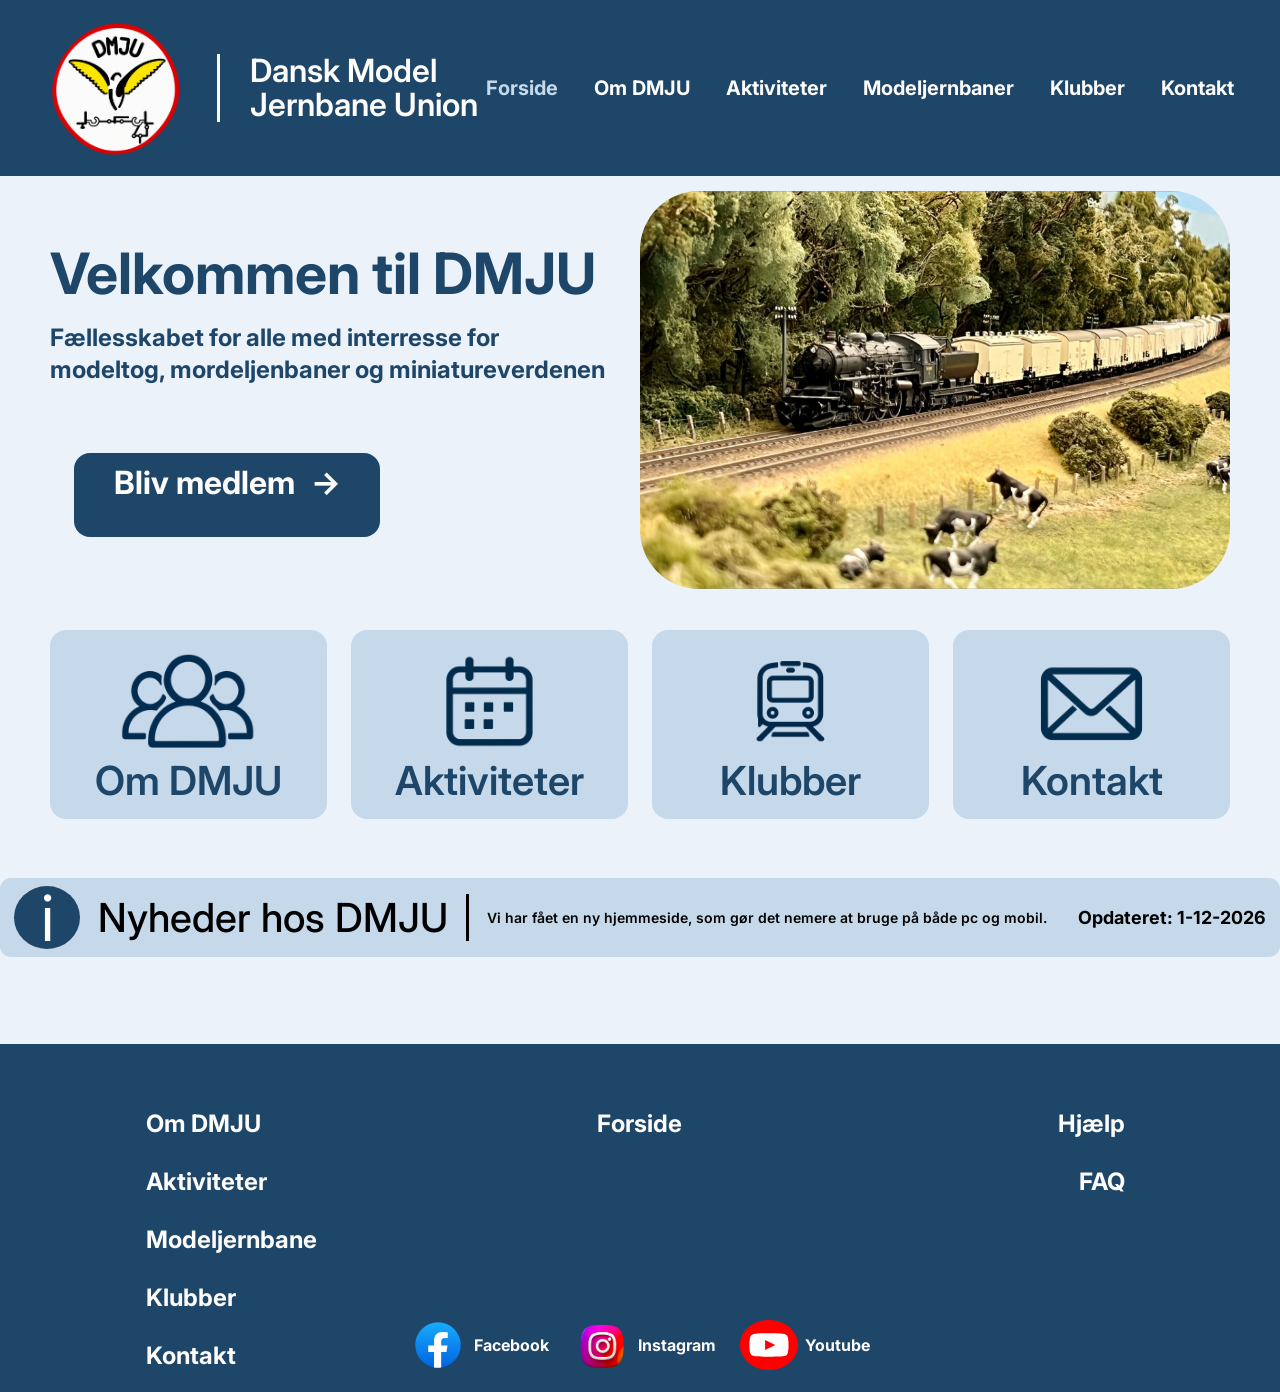
==== index.html @ 7f4cd3ee "første commit af hjemmeside" ====
<!doctype html>
<html lang="da">
<head>
  <meta charset="utf-8">
  <meta name="viewport" content="width=device-width, initial-scale=1">
  <title>DMJU – Dansk Model Jernbane Union</title>
  <link rel="preconnect" href="https://fonts.googleapis.com">
  <link rel="preconnect" href="https://fonts.gstatic.com" crossorigin>
  <link href="https://fonts.googleapis.com/css2?family=Inter:wght@400;600;700;800&display=swap" rel="stylesheet">
  <link href="https://cdn.jsdelivr.net/npm/bootstrap@5.3.3/dist/css/bootstrap.min.css" rel="stylesheet">
  <link rel="stylesheet" href="css/styles.css">
</head>
<body class="home-page">
  <div id="site-header"></div>
  <main>
    <section class="home-hero container-fluid">
      <div class="row align-items-center g-0">
        <div class="col-lg-6 home-hero-copy">
          <h1>Velkommen til DMJU</h1>
          <p>Fællesskabet for alle med interresse for<br>modeltog, mordeljenbaner og miniatureverdenen</p>
          <a class="btn btn-primary dmju-button" href="kontakt.html">Bliv medlem <span>→</span></a>
        </div>
        <div class="col-lg-6">
          <img class="home-hero-image img-fluid" src="images/figma/hero.png" alt="Modeljernbane">
        </div>
      </div>
    </section>
    <section class="container-fluid home-links" aria-label="Genveje">
      <div class="row g-4">
        <a class="col-12 col-md-6 col-lg-3" href="om-dmju.html"><span class="home-link-card"><img src="images/figma/people.png" alt=""><strong>Om DMJU</strong></span></a>
        <a class="col-12 col-md-6 col-lg-3" href="aktiviteter.html"><span class="home-link-card"><img src="images/figma/calendar.png" alt=""><strong>Aktiviteter</strong></span></a>
        <a class="col-12 col-md-6 col-lg-3" href="klubber.html"><span class="home-link-card"><img src="images/figma/train.png" alt=""><strong>Klubber</strong></span></a>
        <a class="col-12 col-md-6 col-lg-3" href="kontakt.html"><span class="home-link-card"><img src="images/figma/envelope.png" alt=""><strong>Kontakt</strong></span></a>
      </div>
    </section>
    <section class="container-fluid news-strip">
      <div class="news-icon">i</div>
      <h2>Nyheder hos DMJU</h2>
      <div class="news-divider"></div>
      <p>Vi har fået en ny hjemmeside, som gør det nemere at bruge på både pc og mobil.</p>
      <strong>Opdateret: 1-12-2026</strong>
    </section>
  </main>
  <div id="site-footer"></div>
  <script src="js/script.js"></script>
  <script src="https://cdn.jsdelivr.net/npm/bootstrap@5.3.3/dist/js/bootstrap.bundle.min.js"></script>
</body>
</html>
---- css/styles.css ----
:root {
  --dmju-navy: #1d4669;
  --dmju-ice: #ecf2fa;
  --dmju-card: #c6d9eb;
  --dmju-white: #fdfcfa;
  --bs-primary: #1d4669;
  --bs-primary-rgb: 29, 70, 105;
  --bs-body-bg: #ecf2fa;
  --bs-body-color: #1d4669;
}

* {
  box-sizing: border-box;
}

html,
body {
  margin: 0;
  min-width: 320px;
  background: var(--dmju-ice);
  color: var(--dmju-navy);
  font-family: Inter, Arial, sans-serif;
}

a {
  color: inherit;
  text-decoration: none;
}

.site-header {
  height: 176px;
  padding: 18px 45px;
  background: var(--dmju-navy);
  color: var(--dmju-white);
}

.site-header .navbar {
  height: 100%;
}

.site-header .navbar-brand {
  display: flex;
  align-items: center;
  gap: 26px;
  margin: 0;
  padding: 0;
  color: var(--dmju-white);
}

.site-header .brand img {
  width: 146px;
  height: 141px;
  object-fit: contain;
}

.site-header .brand span {
  border-left: 3px solid var(--dmju-white);
  padding-left: 30px;
  font-size: 32px;
  font-weight: 600;
  line-height: 1.05;
}

.site-header .navbar-nav {
  gap: 20px;
}

.site-header .nav-link {
  padding: 8px 10px;
  color: var(--dmju-white);
  font-size: 20px;
  font-weight: 700;
  white-space: nowrap;
}

.site-header .nav-link:hover,
.site-header .nav-link.active {
  color: var(--dmju-card);
}

.site-header .navbar-toggler {
  border-color: var(--dmju-white);
}

.site-header .navbar-toggler-icon {
  filter: brightness(0) invert(1);
}

/* Shared footer */

.site-footer {
  min-height: 348px;
  padding: 62px 10.5% 0;
  background: var(--dmju-navy);
  color: var(--dmju-white);
}

.footer-column {
  display: flex;
  flex-direction: column;
  gap: 22px;
  font-size: 24px;
  font-weight: 700;
}

.footer-center {
  align-items: center;
}

.footer-help {
  align-items: flex-end;
  padding-right: 2%;
}

.footer-social {
  display: flex;
  align-items: center;
  gap: 24px;
  margin-top: auto;
}

.footer-social a {
  display: flex;
  align-items: center;
  gap: 7px;
  font-size: 16px;
}

.footer-social img {
  width: 58px;
  height: 52px;
  object-fit: contain;
}

.footer-social a:nth-child(2) img {
  height: 58px;
}

/* Forside */

.home-hero {
  min-height: 454px;
  padding: 15px 50px 0;
}

.home-hero-copy h1 {
  margin: 0 0 16px;
  font-size: 57px;
  font-weight: 700;
  line-height: 1.1;
}

.home-hero-copy p {
  margin: 0;
  font-size: 24px;
  font-weight: 700;
  line-height: 1.35;
}

.dmju-button {
  width: 306px;
  height: 84px;
  margin: 66px 0 0 24px;
  border: 0;
  border-radius: 16px;
  background: var(--dmju-navy);
  color: var(--dmju-white);
  font-size: 32px;
  font-weight: 700;
}

.dmju-button:hover {
  background: #163956;
  color: var(--dmju-white);
}

.dmju-button span {
  margin-left: 9px;
}

.home-hero-image {
  width: 100%;
  height: 398px;
  border-radius: 59px;
  object-fit: cover;
}

.home-links {
  padding: 0 50px;
}

.home-links > .row > a {
  display: block;
}

.home-link-card {
  display: flex;
  min-height: 189px;
  flex-direction: column;
  align-items: center;
  justify-content: space-between;
  padding: 12px 18px 18px;
  border-radius: 16px;
  background: var(--dmju-card);
}

.home-link-card img {
  width: 72%;
  height: 116px;
  object-fit: contain;
}

.home-link-card strong {
  font-size: 40px;
  font-weight: 600;
  line-height: 1;
}

.news-strip {
  display: flex;
  align-items: center;
  min-height: 79px;
  margin-top: 59px;
  margin-bottom: 87px;
  padding: 0 14px;
  gap: 18px;
  border-radius: 11px;
  background: var(--dmju-card);
}

.news-icon {
  display: grid;
  width: 66px;
  height: 63px;
  flex: 0 0 auto;
  place-items: center;
  border-radius: 50%;
  background: var(--dmju-navy);
  color: var(--dmju-white);
  font-size: 64px;
  line-height: 1;
}

.news-strip h2 {
  margin: 0;
  color: #000;
  font-size: 40px;
  white-space: nowrap;
}

.news-divider {
  height: 47px;
  border-left: 3px solid #000;
}

.news-strip p {
  margin: 0;
  color: #000;
  font-size: 14px;
  font-weight: 600;
  white-space: nowrap;
}

.news-strip strong {
  margin-left: auto;
  color: #000;
  font-size: 18px;
  white-space: nowrap;
}

/* Om DMJU */

.about-page {
  min-height: 2027px;
}

.about-hero {
  position: relative;
  height: 470px;
  overflow: hidden;
}

.about-hero > img {
  position: absolute;
  top: 0;
  left: 0;
  width: 100%;
  height: 410px;
  object-fit: cover;
}

.about-hero-overlay {
  position: absolute;
  inset: 0 0 60px;
  background: linear-gradient(
    90deg,
    var(--dmju-ice) 0%,
    rgba(236, 242, 250, 0.84) 37%,
    rgba(236, 242, 250, 0) 72%
  );
}

.about-heading {
  position: relative;
  padding-top: 77px;
}

.about-heading h1 {
  margin: 0 0 24px;
  font-size: 57px;
  font-weight: 700;
}

.about-heading p {
  margin: 0;
  font-size: 36px;
  font-weight: 700;
  line-height: 1.25;
}

.about-content {
  min-height: 1033px;
  padding: 0 78px;
}

.about-copy {
  min-height: 907px;
  padding: 35px 19px;
  border-radius: 30px;
  background: var(--dmju-card);
  font-size: 36px;
  font-weight: 700;
  line-height: 1.45;
}

.about-copy p {
  margin-bottom: 28px;
}

.about-copy a {
  text-decoration: underline;
}

.about-media {
  padding-left: 0;
}

.about-photo {
  display: block;
  width: 100%;
  height: 454px;
  border-radius: 30px;
  object-fit: cover;
}

.about-secondary {
  height: 347px;
  margin-top: 51px;
}

/* Aktiviteter */

.activities-hero {
  position: relative;
  height: 516px;
  overflow: hidden;
}

.activities-hero > img {
  width: 100%;
  height: 100%;
  object-fit: cover;
}

.activities-hero-overlay {
  position: absolute;
  inset: 0;
  background: linear-gradient(
    90deg,
    var(--dmju-ice) 0%,
    rgba(236, 242, 250, 0.85) 40%,
    rgba(236, 242, 250, 0) 75%
  );
}

.activities-heading {
  position: absolute;
  top: 52px;
  left: 0;
  padding-left: 42px;
}

.activities-heading h1 {
  margin: 0 0 18px;
  font-size: 57px;
}

.activities-heading p {
  margin: 0;
  font-size: 32px;
  font-weight: 700;
  line-height: 1.2;
}

.activity-links {
  padding: 18px 42px 0;
}

.activity-tile {
  position: relative;
  display: block;
  height: 357px;
  overflow: hidden;
  border-radius: 15px;
}

.activity-tile img {
  width: 100%;
  height: 100%;
  object-fit: cover;
}

.activity-tile strong {
  position: absolute;
  bottom: 30px;
  left: 0;
  width: 100%;
  color: var(--dmju-white);
  font-size: 32px;
  text-align: center;
  text-shadow: 0 2px 4px rgba(0, 0, 0, 0.25);
}

.upcoming-section {
  padding: 42px 29px 61px;
}

.upcoming-section h2 {
  margin: 0 0 17px;
  font-size: 57px;
}

.upcoming-table {
  min-height: 195px;
  align-items: center;
  padding: 25px 25px;
  border-radius: 15px;
  background: var(--dmju-card);
  font-size: 30px;
  line-height: 1.2;
}

/* Modeljernbaner */

.model-main {
  padding: 32px 60px 60px;
}

.model-intro {
  min-height: 220px;
}

.model-intro h1 {
  margin: 0 0 13px;
  font-size: 57px;
}

.model-intro p {
  margin: 0;
  font-size: 32px;
  font-weight: 700;
  line-height: 1.15;
}

.model-hero-image {
  width: 100%;
  height: 242px;
  border-radius: 16px;
  object-fit: cover;
}

.model-cards {
  margin-top: 30px;
}

.model-card {
  display: flex;
  min-height: 312px;
  flex-direction: column;
  padding: 22px 30px 14px;
  border-radius: 15px;
  background: var(--dmju-card);
}

.model-card h2 {
  margin: 0 0 18px;
  font-size: 29px;
  line-height: 1.1;
}

.model-card p {
  margin: 0;
  font-size: 18px;
  font-weight: 700;
  line-height: 1.25;
}

.model-card a {
  align-self: flex-start;
  margin-top: auto;
  padding: 9px 17px;
  border-radius: 12px;
  background: var(--dmju-navy);
  color: var(--dmju-white);
  font-weight: 700;
}

.model-wide-image {
  width: 100%;
  height: 327px;
  margin-top: 36px;
  border-radius: 16px;
  object-fit: cover;
}

.model-popular {
  padding-top: 27px;
}

.model-popular h2 {
  margin: 0 0 12px;
  font-size: 36px;
}

.model-popular a span {
  display: flex;
  justify-content: space-between;
  padding: 17px;
  border-radius: 13px;
  background: var(--dmju-card);
  font-weight: 700;
}

.model-popular b {
  font-size: 25px;
  font-weight: 400;
}

/* Klubber */

.clubs-hero {
  position: relative;
  height: 276px;
  overflow: hidden;
}

.clubs-hero img {
  width: 100%;
  height: 100%;
  object-fit: cover;
}

.clubs-hero-overlay {
  position: absolute;
  inset: 0;
  background: linear-gradient(
    90deg,
    var(--dmju-ice) 0%,
    rgba(236, 242, 250, 0.78) 41%,
    rgba(236, 242, 250, 0) 72%
  );
}

.clubs-heading {
  position: absolute;
  top: 18px;
  left: 0;
  padding-left: 19px;
}

.clubs-heading h1 {
  margin: 0 0 8px;
  font-size: 36px;
  line-height: 1.1;
}

.clubs-heading p {
  margin: 0;
  font-size: 24px;
  font-weight: 700;
  line-height: 1.1;
}

.clubs-content {
  padding: 19px 24px 44px;
}

.club-filters {
  margin-bottom: 22px;
}

.club-filters .input-group {
  max-width: 270px;
}

.club-filters .input-group-text,
.club-filters .form-control {
  height: 43px;
  border: 0;
  background: var(--dmju-white);
}

.region-pills .form-select {
  width: 100%;
  border: 0;
  border-radius: 30px;
  background: var(--dmju-card);
  color: var(--dmju-navy);
  text-align: center;
  font-weight: 700;
}

.region-pills .btn {
  border: 0;
  border-radius: 30px;
  background: var(--dmju-card);
  color: var(--dmju-navy);
  font-weight: 700;
}

.region-pills .btn.active,
.region-pills .btn:hover {
  background: var(--dmju-navy);
  color: var(--dmju-white);
}

.club-region > h2 {
  margin: 3px 0 8px;
  font-size: 30px;
  text-align: center;
}

.club-item {
  margin-bottom: 12px;
}

.club-card {
  overflow: hidden;
  border: 0;
  border-radius: 9px;
  background: transparent;
  color: var(--dmju-navy);
}

.club-card img {
  width: 100%;
  height: 115px;
  object-fit: cover;
}

.club-card .card-title {
  margin: 0;
  padding: 5px 4px;
  border-radius: 0 0 3px 3px;
  background: var(--dmju-card);
  font-size: 17px;
  font-weight: 700;
  line-height: 1.05;
  text-align: center;
}

/* Kontakt */

.contact-main {
  position: relative;
}

.contact-hero {
  position: relative;
  height: 370px;
  overflow: hidden;
}

.contact-hero img {
  position: absolute;
  top: 18px;
  right: 4%;
  width: 49%;
  height: 350px;
  border-radius: 45px;
  object-fit: cover;
}

.contact-hero-overlay {
  position: absolute;
  inset: 0;
  background: linear-gradient(
    90deg,
    var(--dmju-ice) 0%,
    rgba(236, 242, 250, 0.85) 47%,
    rgba(236, 242, 250, 0) 71%
  );
}

.contact-heading {
  position: relative;
  padding-top: 57px;
  padding-left: 45px;
}

.contact-heading h1 {
  margin: 0 0 12px;
  font-size: 57px;
}

.contact-heading p {
  margin: 0;
  font-size: 24px;
  font-weight: 700;
  line-height: 1.15;
}

.contact-content {
  margin-top: -96px;
  padding-bottom: 52px;
}

.contact-sidebar {
  padding-top: 106px;
}

.contact-box {
  margin-bottom: 38px;
  padding: 12px 40px 18px;
  background: var(--dmju-white);
  color: var(--dmju-navy);
  text-align: center;
}

.contact-box h2 {
  margin: 0 0 12px;
  font-size: 24px;
}

.contact-box p {
  margin: 0 0 25px;
  font-size: 18px;
  font-weight: 700;
  line-height: 1.6;
}

.contact-box.hours p {
  font-size: 16px;
  line-height: 1.15;
}

.contact-box.follow {
  padding-bottom: 26px;
}

.contact-box.follow h2 {
  text-align: left;
}

.contact-box.follow .footer-social {
  margin-top: 0;
  justify-content: space-between;
}

.contact-box.follow .footer-social a {
  color: var(--dmju-navy);
  font-weight: 700;
}

.contact-form {
  position: relative;
  z-index: 2;
  min-height: 680px;
  border: 0;
  border-radius: 36px;
  background: var(--dmju-white);
}

.contact-form h2 {
  margin-bottom: 17px;
  font-size: 36px;
}

.contact-form label {
  display: block;
  margin-bottom: 12px;
  font-size: 18px;
  font-weight: 700;
}

.contact-form input,
.contact-form textarea {
  margin-top: 6px;
  margin-bottom: 10px;
  border: 0;
  border-radius: 4px;
  background: var(--dmju-card);
}

.contact-form textarea {
  min-height: 210px;
}

.contact-form button {
  margin-top: 25px;
  padding: 8px;
  border: 0;
  background: var(--dmju-navy);
  font-size: 22px;
  font-weight: 700;
}

.form-status {
  margin-top: 12px;
  font-weight: 700;
}

/* Responsive adjustments */

@media (max-width: 1100px) {
  .site-header .navbar-nav {
    gap: 3px;
  }

  .site-header .nav-link {
    padding-inline: 5px;
    font-size: 16px;
  }

  .site-header .brand span {
    font-size: 25px;
  }

  .home-link-card strong {
    font-size: 30px;
  }

  .news-strip p {
    white-space: normal;
  }
}

@media (max-width: 991.98px) {
  .site-header {
    height: auto;
    min-height: 110px;
    padding: 12px 20px;
  }

  .site-header .navbar-collapse {
    padding-top: 18px;
  }

  .site-header .nav-link {
    padding-left: 0;
  }

  .about-content {
    padding: 0 32px 50px;
  }

  .about-copy {
    min-height: auto;
    font-size: 24px;
  }

  .about-photo {
    height: 360px;
  }

  .about-secondary {
    height: 260px;
  }

  .contact-content {
    margin-top: 0;
  }

  .contact-sidebar {
    padding-top: 0;
  }
}

@media (max-width: 767.98px) {
  .site-header .brand img {
    width: 78px;
    height: 78px;
  }

  .site-header .brand span {
    padding-left: 12px;
    font-size: 18px;
  }

  .home-hero {
    padding: 30px 22px;
  }

  .home-hero-copy h1,
  .about-heading h1,
  .activities-heading h1,
  .model-intro h1,
  .contact-heading h1 {
    font-size: 38px;
  }

  .home-hero-copy p,
  .contact-heading p {
    font-size: 19px;
  }

  .dmju-button {
    width: 245px;
    height: 66px;
    margin: 30px 0 30px;
    font-size: 24px;
  }

  .home-hero-image {
    height: 250px;
    border-radius: 28px;
  }

  .home-links {
    padding: 0 22px;
  }

  .home-link-card {
    min-height: 150px;
  }

  .home-link-card strong {
    font-size: 24px;
  }

  .home-link-card img {
    height: 92px;
  }

  .news-strip {
    flex-wrap: wrap;
    margin: 32px 22px 52px;
    padding: 12px;
  }

  .news-strip h2 {
    font-size: 22px;
  }

  .news-strip p {
    width: 100%;
  }

  .news-strip strong {
    margin-left: 0;
    font-size: 12px;
  }

  .about-page {
    min-height: 0;
  }

  .about-hero {
    height: 330px;
  }

  .about-hero > img {
    height: 330px;
  }

  .about-heading {
    padding-top: 48px;
  }

  .about-heading p {
    font-size: 24px;
  }

  .about-content {
    padding: 0 22px 50px;
  }

  .about-copy {
    padding: 24px;
    font-size: 20px;
  }

  .about-photo {
    height: 260px;
  }

  .activities-hero {
    height: 400px;
  }

  .activities-heading {
    top: 35px;
    padding-left: 22px;
  }

  .activities-heading p {
    font-size: 22px;
  }

  .activity-links {
    padding: 18px 22px 0;
  }

  .activity-tile {
    height: 220px;
  }

  .upcoming-section {
    padding: 32px 22px 50px;
  }

  .upcoming-section h2 {
    font-size: 38px;
  }

  .upcoming-table {
    font-size: 20px;
  }

  .model-main {
    padding: 30px 22px 50px;
  }

  .model-intro p {
    margin-bottom: 24px;
    font-size: 22px;
  }

  .model-hero-image {
    height: 210px;
  }

  .model-card {
    min-height: 260px;
  }

  .model-wide-image {
    height: 240px;
  }

  .clubs-hero {
    height: 240px;
  }

  .clubs-heading {
    padding-left: 20px;
  }

  .clubs-heading h1 {
    font-size: 28px;
  }

  .clubs-heading p {
    font-size: 18px;
  }

  .clubs-content {
    padding-inline: 22px;
  }

  .contact-hero {
    height: 470px;
  }

  .contact-hero img {
    top: 170px;
    right: 5%;
    width: 90%;
    height: 260px;
  }

  .contact-heading {
    padding: 42px 22px 0;
  }

  .contact-heading p {
    font-size: 18px;
  }

  .contact-content {
    padding-inline: 22px;
  }

  .contact-form h2 {
    font-size: 28px;
  }

  .site-footer {
    min-height: 0;
    padding: 38px 28px;
  }

  .footer-column {
    align-items: flex-start;
    margin-bottom: 32px;
    font-size: 20px;
  }

  .footer-center {
    align-items: flex-start;
  }

  .footer-help {
    align-items: flex-start;
    padding-right: 0;
  }

  .footer-social {
    margin-top: 24px;
  }
}
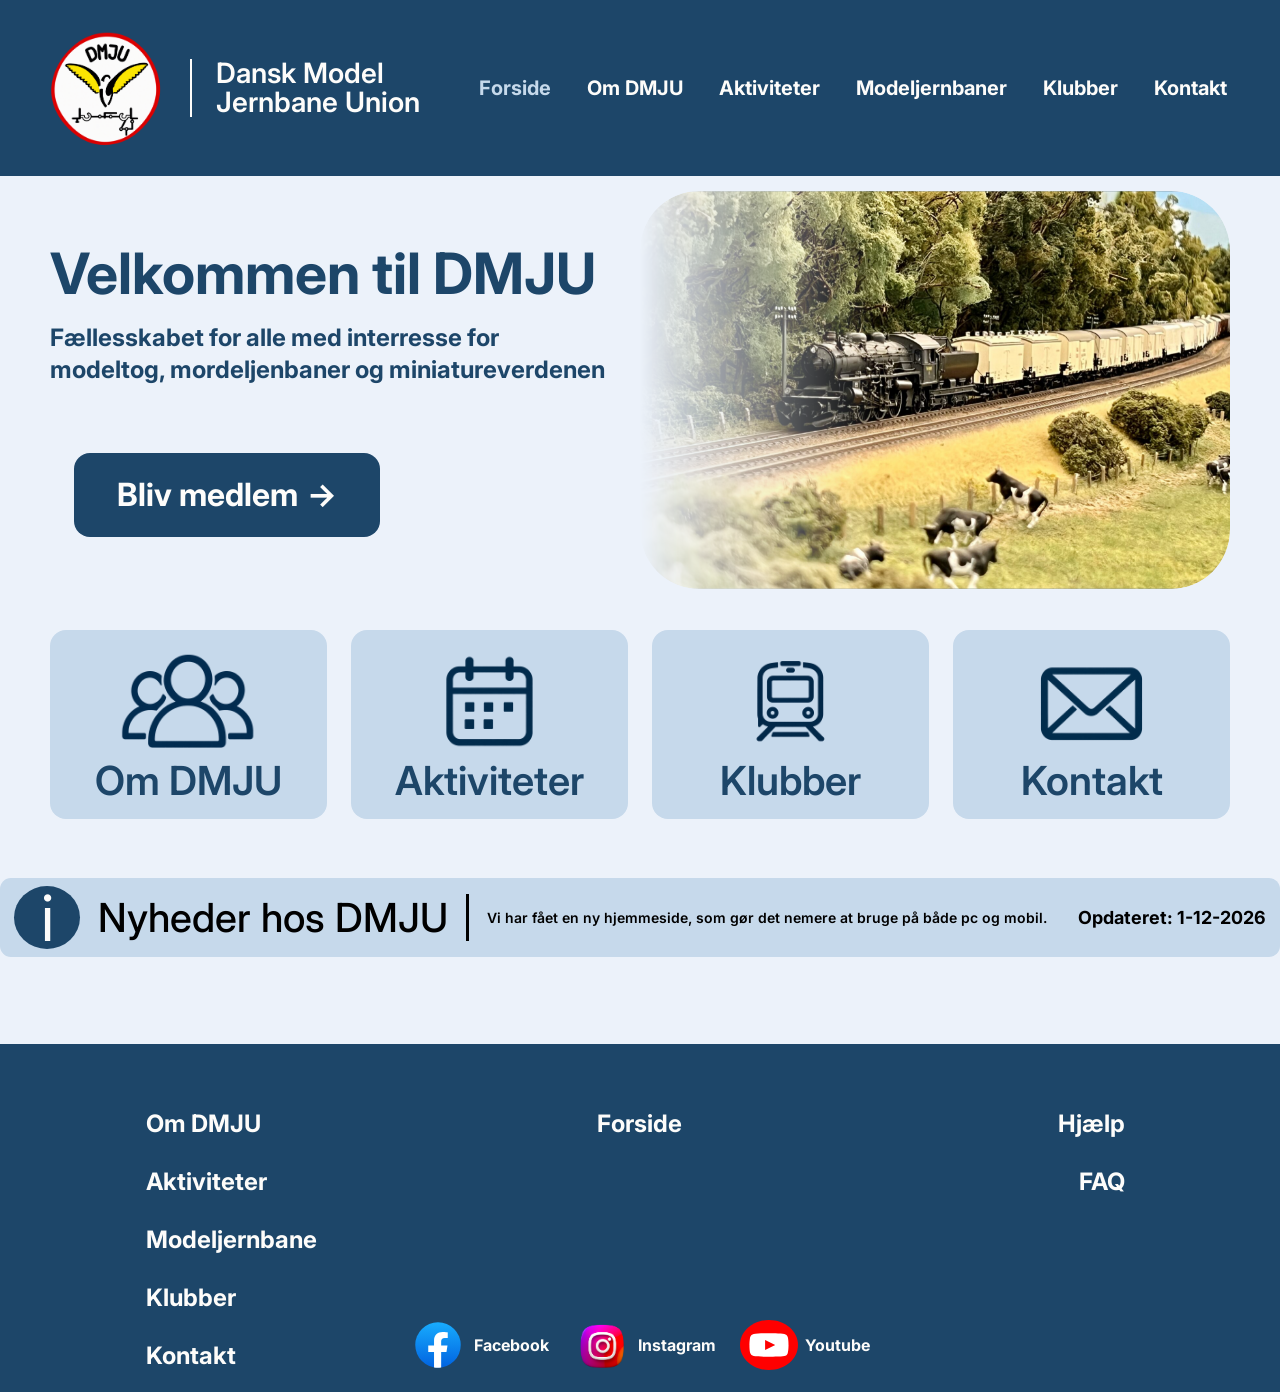
==== commit e3b96d2b: "færdige resultat" ====
--- a/index.html
+++ b/index.html
@@ -18,10 +18,10 @@
         <div class="col-lg-6 home-hero-copy">
           <h1>Velkommen til DMJU</h1>
           <p>Fællesskabet for alle med interresse for<br>modeltog, mordeljenbaner og miniatureverdenen</p>
-          <a class="btn btn-primary dmju-button" href="kontakt.html">Bliv medlem <span>→</span></a>
+          <a class="btn btn-primary d-inline-flex justify-content-center align-items-center dmju-button" href="kontakt.html">Bliv medlem <span>→</span></a>
         </div>
         <div class="col-lg-6">
-          <img class="home-hero-image img-fluid" src="images/figma/hero.png" alt="Modeljernbane">
+          <img class="home-hero-image img-fluid fade-image" src="images/figma/hero.png" alt="Modeljernbane">
         </div>
       </div>
     </section>
@@ -41,7 +41,7 @@
       <strong>Opdateret: 1-12-2026</strong>
     </section>
   </main>
-  <div id="site-footer"></div>
+  <div id="site-footer" class="footer-links d-flex flex-column gap-5"></div>
   <script src="js/script.js"></script>
   <script src="https://cdn.jsdelivr.net/npm/bootstrap@5.3.3/dist/js/bootstrap.bundle.min.js"></script>
 </body>
--- a/css/styles.css
+++ b/css/styles.css
@@ -3,6 +3,7 @@
   --dmju-ice: #ecf2fa;
   --dmju-card: #c6d9eb;
   --dmju-white: #fdfcfa;
+  --dmju-red: #e53935;
   --bs-primary: #1d4669;
   --bs-primary-rgb: 29, 70, 105;
   --bs-body-bg: #ecf2fa;
@@ -41,22 +42,22 @@
 .site-header .navbar-brand {
   display: flex;
   align-items: center;
-  gap: 26px;
+  gap: 20px;
   margin: 0;
   padding: 0;
   color: var(--dmju-white);
 }
 
 .site-header .brand img {
-  width: 146px;
-  height: 141px;
+  width: 125px;
+  height: 121px;
   object-fit: contain;
 }
 
 .site-header .brand span {
-  border-left: 3px solid var(--dmju-white);
-  padding-left: 30px;
-  font-size: 32px;
+  border-left: 2px solid var(--dmju-white);
+  padding-left: 24px;
+  font-size: 28px;
   font-weight: 600;
   line-height: 1.05;
 }
@@ -73,7 +74,10 @@
   white-space: nowrap;
 }
 
-.site-header .nav-link:hover,
+.site-header .nav-link:hover {
+  color: var(--dmju-red);
+}
+
 .site-header .nav-link.active {
   color: var(--dmju-card);
 }
@@ -134,6 +138,70 @@
 
 .footer-social a:nth-child(2) img {
   height: 58px;
+}
+
+.social-modal[hidden] {
+  display: none;
+}
+
+.social-modal {
+  position: fixed;
+  inset: 0;
+  z-index: 1050;
+  display: grid;
+  place-items: center;
+  padding: 24px;
+}
+
+.social-modal-backdrop {
+  position: absolute;
+  inset: 0;
+  background: rgba(0, 0, 0, 0.72);
+}
+
+.social-modal-content {
+  position: relative;
+  z-index: 1;
+  max-width: min(900px, 92vw);
+  max-height: 92vh;
+  overflow: auto;
+  padding: 28px;
+  border-radius: 24px;
+  background: var(--dmju-ice);
+  box-shadow: 0 12px 40px rgba(0, 0, 0, 0.35);
+  text-align: center;
+}
+
+.social-modal-content h2 {
+  margin: 0 36px 20px;
+  color: var(--dmju-navy);
+  font-size: 28px;
+}
+
+.social-modal-image {
+  display: block;
+  max-width: 100%;
+  max-height: 75vh;
+  width: auto;
+  height: auto;
+  margin: 0 auto;
+  border-radius: 16px;
+}
+
+.social-modal-close {
+  position: absolute;
+  top: 10px;
+  right: 14px;
+  border: 0;
+  background: transparent;
+  color: var(--dmju-navy);
+  font-size: 34px;
+  line-height: 1;
+  cursor: pointer;
+}
+
+body.social-modal-open {
+  overflow: hidden;
 }
 
 /* Forside */
@@ -183,6 +251,14 @@
   height: 398px;
   border-radius: 59px;
   object-fit: cover;
+}
+
+.fade-image {
+  mask-image: linear-gradient(
+          to right,
+          transparent 0%,
+          black 40%
+  );
 }
 
 .home-links {
@@ -323,6 +399,11 @@
   padding: 0 78px;
 }
 
+.om-dmju footer {
+  padding-top: 60px;
+  margin-top: 20px;
+}
+
 .about-copy {
   min-height: 907px;
   padding: 35px 19px;
@@ -358,6 +439,36 @@
   margin-top: 51px;
 }
 
+/* Giv tekstboksen og billederne luft imellem sig på store skærme. */
+@media (min-width: 992px) {
+  .about-content > .row > .about-copy,
+  .about-content > .row > .about-media {
+    flex: 0 0 48%;
+    max-width: 48%;
+  }
+
+  .about-media {
+    padding-right: 0;
+    display: flex;
+    flex-direction: column;
+    gap: 0;
+    align-items: stretch;
+  }
+
+  .about-media .about-photo {
+    flex: none;
+    width: 100%;
+    height: 454px;
+  }
+
+  .about-media .about-secondary {
+    flex: none;
+    width: 100%;
+    height: 347px;
+    margin-top: 51px;
+  }
+}
+
 /* Aktiviteter */
 
 .activities-hero {
@@ -370,6 +481,15 @@
   width: 100%;
   height: 100%;
   object-fit: cover;
+}
+
+.hover-dark {
+  transition: filter 0.3s ease;
+  cursor: pointer;
+}
+
+.hover-dark:hover {
+  filter: brightness(60%);
 }
 
 .activities-hero-overlay {
@@ -516,9 +636,12 @@
 }
 
 .model-wide-image {
-  width: 100%;
+  display: block;
+  width: min(1100px, 100%);
   height: 327px;
   margin-top: 36px;
+  margin-right: auto;
+  margin-left: auto;
   border-radius: 16px;
   object-fit: cover;
 }
@@ -595,6 +718,15 @@
   padding: 19px 24px 44px;
 }
 
+#club-list img {
+  transition: filter 0.3s ease;
+  cursor: pointer;
+}
+
+#club-list img:hover {
+  filter: brightness(60%);
+}
+
 .club-filters {
   margin-bottom: 22px;
 }
@@ -732,6 +864,7 @@
 .contact-box {
   margin-bottom: 38px;
   padding: 12px 40px 18px;
+  border-radius: 24px;
   background: var(--dmju-white);
   color: var(--dmju-navy);
   text-align: center;
